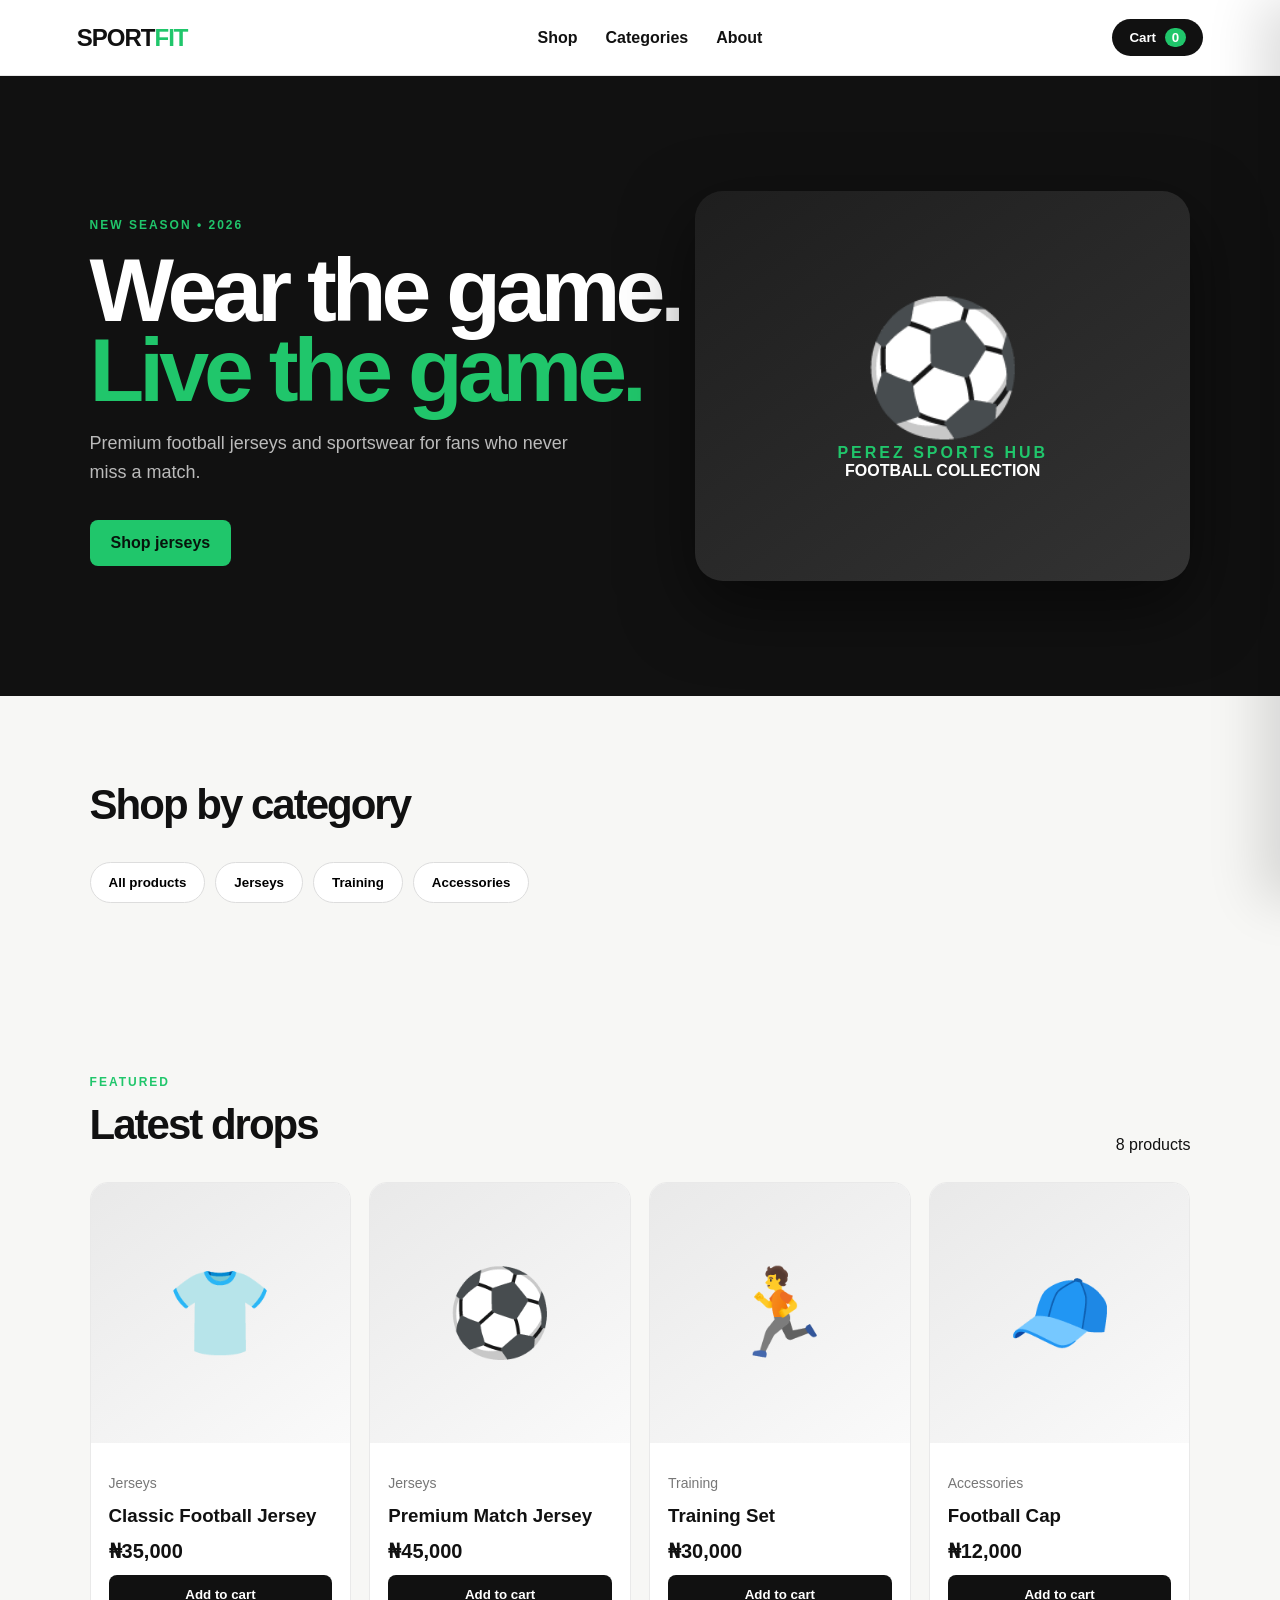
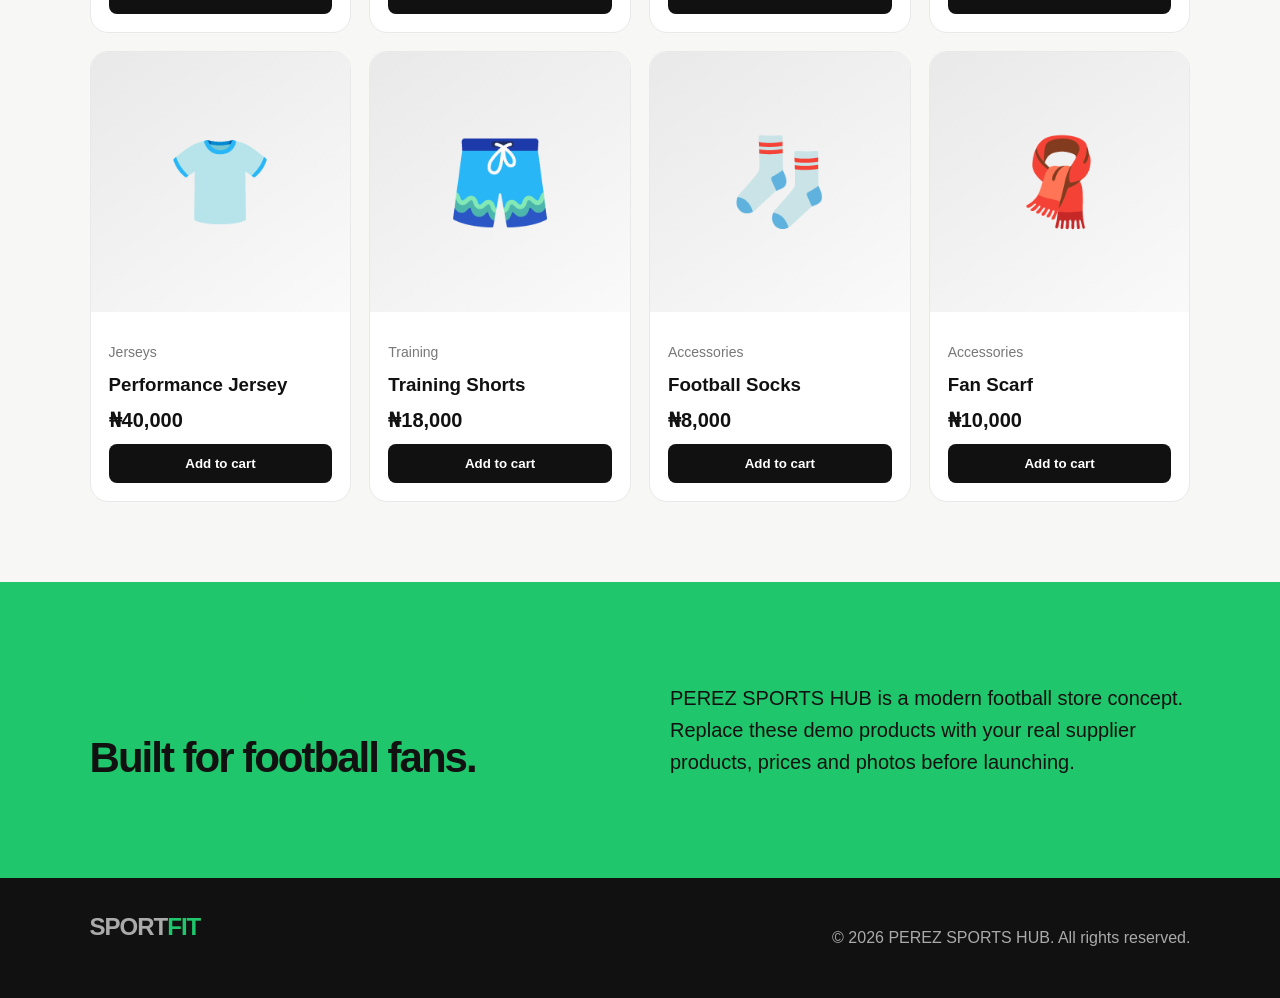
==== index.html @ cbbd8c78 "Add files via upload" ====
<!DOCTYPE html>
<html lang="en">
<head>
  <meta charset="UTF-8">
  <meta name="viewport" content="width=device-width, initial-scale=1.0">
  <title>PEREZ SPORTS HUB | Football Jerseys & Sportswear</title>
  <meta name="description" content="PEREZ SPORTS HUB — football jerseys, sportswear and football essentials.">
  <link rel="stylesheet" href="style.css">
</head>
<body>
  <header class="header">
    <a class="logo" href="#">SPORT<span>FIT</span></a>
    <nav>
      <a href="#shop">Shop</a>
      <a href="#categories">Categories</a>
      <a href="#about">About</a>
    </nav>
    <button class="cart-btn" onclick="toggleCart()">Cart <span id="cart-count">0</span></button>
  </header>

  <main>
    <section class="hero">
      <div>
        <p class="eyebrow">NEW SEASON • 2026</p>
        <h1>Wear the game.<br><span>Live the game.</span></h1>
        <p class="hero-text">Premium football jerseys and sportswear for fans who never miss a match.</p>
        <a class="primary-btn" href="#shop">Shop jerseys</a>
      </div>
      <div class="hero-card">
        <div class="jersey-shape">⚽</div>
        <p>PEREZ SPORTS HUB</p>
        <strong>FOOTBALL COLLECTION</strong>
      </div>
    </section>

    <section id="categories" class="section">
      <div class="section-head"><h2>Shop by category</h2></div>
      <div class="categories">
        <button onclick="filterProducts('All')">All products</button>
        <button onclick="filterProducts('Jerseys')">Jerseys</button>
        <button onclick="filterProducts('Training')">Training</button>
        <button onclick="filterProducts('Accessories')">Accessories</button>
      </div>
    </section>

    <section id="shop" class="section">
      <div class="section-head">
        <div><p class="eyebrow">FEATURED</p><h2>Latest drops</h2></div>
        <span id="product-count"></span>
      </div>
      <div id="products" class="products"></div>
    </section>

    <section id="about" class="about">
      <div>
        <p class="eyebrow">WHY PEREZ SPORTS HUB?</p>
        <h2>Built for football fans.</h2>
      </div>
      <p>PEREZ SPORTS HUB is a modern football store concept. Replace these demo products with your real supplier products, prices and photos before launching.</p>
    </section>
  </main>

  <aside id="cart" class="cart">
    <div class="cart-head"><h2>Your cart</h2><button onclick="toggleCart()">×</button></div>
    <div id="cart-items"></div>
    <div class="cart-footer">
      <div class="total"><span>Total</span><strong id="cart-total">₦0</strong></div>
      <button class="primary-btn checkout" onclick="checkout()">Order via WhatsApp</button>
    </div>
  </aside>
  <div id="overlay" class="overlay" onclick="toggleCart()"></div>

  <footer><div class="logo">SPORT<span>FIT</span></div><p>© 2026 PEREZ SPORTS HUB. All rights reserved.</p></footer>
  <script src="script.js"></script>
</body>
</html>
---- style.css ----
*{box-sizing:border-box}html{scroll-behavior:smooth}body{margin:0;font-family:Arial,Helvetica,sans-serif;background:#f7f7f5;color:#111}a{text-decoration:none;color:inherit}.header{height:76px;padding:0 6%;display:flex;align-items:center;justify-content:space-between;background:#fff;border-bottom:1px solid #e8e8e8;position:sticky;top:0;z-index:10}.logo{font-size:24px;font-weight:900;letter-spacing:-1px}.logo span{color:#20c66b}.header nav{display:flex;gap:28px;font-weight:700}.cart-btn{border:0;background:#111;color:#fff;padding:11px 17px;border-radius:999px;font-weight:700;cursor:pointer}.cart-btn span{background:#20c66b;padding:2px 7px;border-radius:20px;margin-left:5px}.hero{min-height:620px;padding:80px 7%;display:grid;grid-template-columns:1.1fr .9fr;align-items:center;background:#111;color:#fff}.eyebrow{font-size:12px;letter-spacing:2px;font-weight:800;color:#20c66b}.hero h1{font-size:clamp(50px,7vw,92px);line-height:.9;letter-spacing:-5px;margin:18px 0}.hero h1 span{color:#20c66b}.hero-text{max-width:520px;color:#bbb;font-size:18px;line-height:1.6}.primary-btn{display:inline-block;border:0;background:#20c66b;color:#07140c;padding:14px 21px;border-radius:8px;font-weight:900;cursor:pointer;margin-top:16px}.hero-card{height:390px;border-radius:28px;background:linear-gradient(145deg,#1e1e1e,#333);display:flex;align-items:center;justify-content:center;flex-direction:column;box-shadow:0 25px 70px #0008}.jersey-shape{font-size:130px}.hero-card p{margin:0;color:#20c66b;font-weight:900;letter-spacing:3px}.section{padding:80px 7%}.section-head{display:flex;align-items:end;justify-content:space-between;margin-bottom:28px}.section-head h2,.about h2{font-size:42px;letter-spacing:-2px;margin:5px 0}.categories{display:flex;gap:10px;flex-wrap:wrap}.categories button{padding:12px 18px;border:1px solid #ddd;background:#fff;border-radius:999px;cursor:pointer;font-weight:700}.products{display:grid;grid-template-columns:repeat(4,1fr);gap:18px}.product{background:#fff;border-radius:18px;overflow:hidden;border:1px solid #e9e9e9}.product-img{height:260px;background:linear-gradient(145deg,#e9e9e9,#fafafa);display:flex;align-items:center;justify-content:center;font-size:85px}.product-info{padding:18px}.product-info h3{margin:0 0 7px}.muted{color:#777;font-size:14px}.price{font-size:20px;font-weight:900;margin:12px 0}.add{width:100%;padding:12px;border:0;background:#111;color:#fff;border-radius:8px;font-weight:800;cursor:pointer}.about{padding:80px 7%;display:grid;grid-template-columns:1fr 1fr;gap:60px;background:#20c66b}.about p{font-size:20px;line-height:1.6}footer{padding:35px 7%;display:flex;justify-content:space-between;background:#111;color:#aaa}.cart{position:fixed;right:-430px;top:0;width:min(430px,100%);height:100vh;background:#fff;z-index:30;padding:25px;transition:.3s;display:flex;flex-direction:column;box-shadow:-20px 0 50px #0002}.cart.open{right:0}.cart-head{display:flex;justify-content:space-between;align-items:center}.cart-head button{font-size:28px;border:0;background:none;cursor:pointer}.cart-items{overflow:auto}.cart-row{display:flex;gap:12px;padding:15px 0;border-bottom:1px solid #eee}.cart-row .mini{width:60px;height:60px;background:#eee;border-radius:10px;display:grid;place-items:center;font-size:25px}.cart-row strong{display:block}.remove{border:0;background:none;color:#d33;cursor:pointer;padding:0}.cart-footer{margin-top:auto}.total{display:flex;justify-content:space-between;font-size:20px;margin:20px 0}.checkout{width:100%;text-align:center}.overlay{position:fixed;inset:0;background:#0008;z-index:20;display:none}.overlay.show{display:block}@media(max-width:850px){.hero{grid-template-columns:1fr;padding-top:55px}.hero-card{margin-top:35px}.products{grid-template-columns:repeat(2,1fr)}.about{grid-template-columns:1fr}.header nav{display:none}}@media(max-width:500px){.products{grid-template-columns:1fr}.section{padding:55px 5%}.hero{padding:55px 5%}.hero h1{letter-spacing:-3px}.product-img{height:220px}}
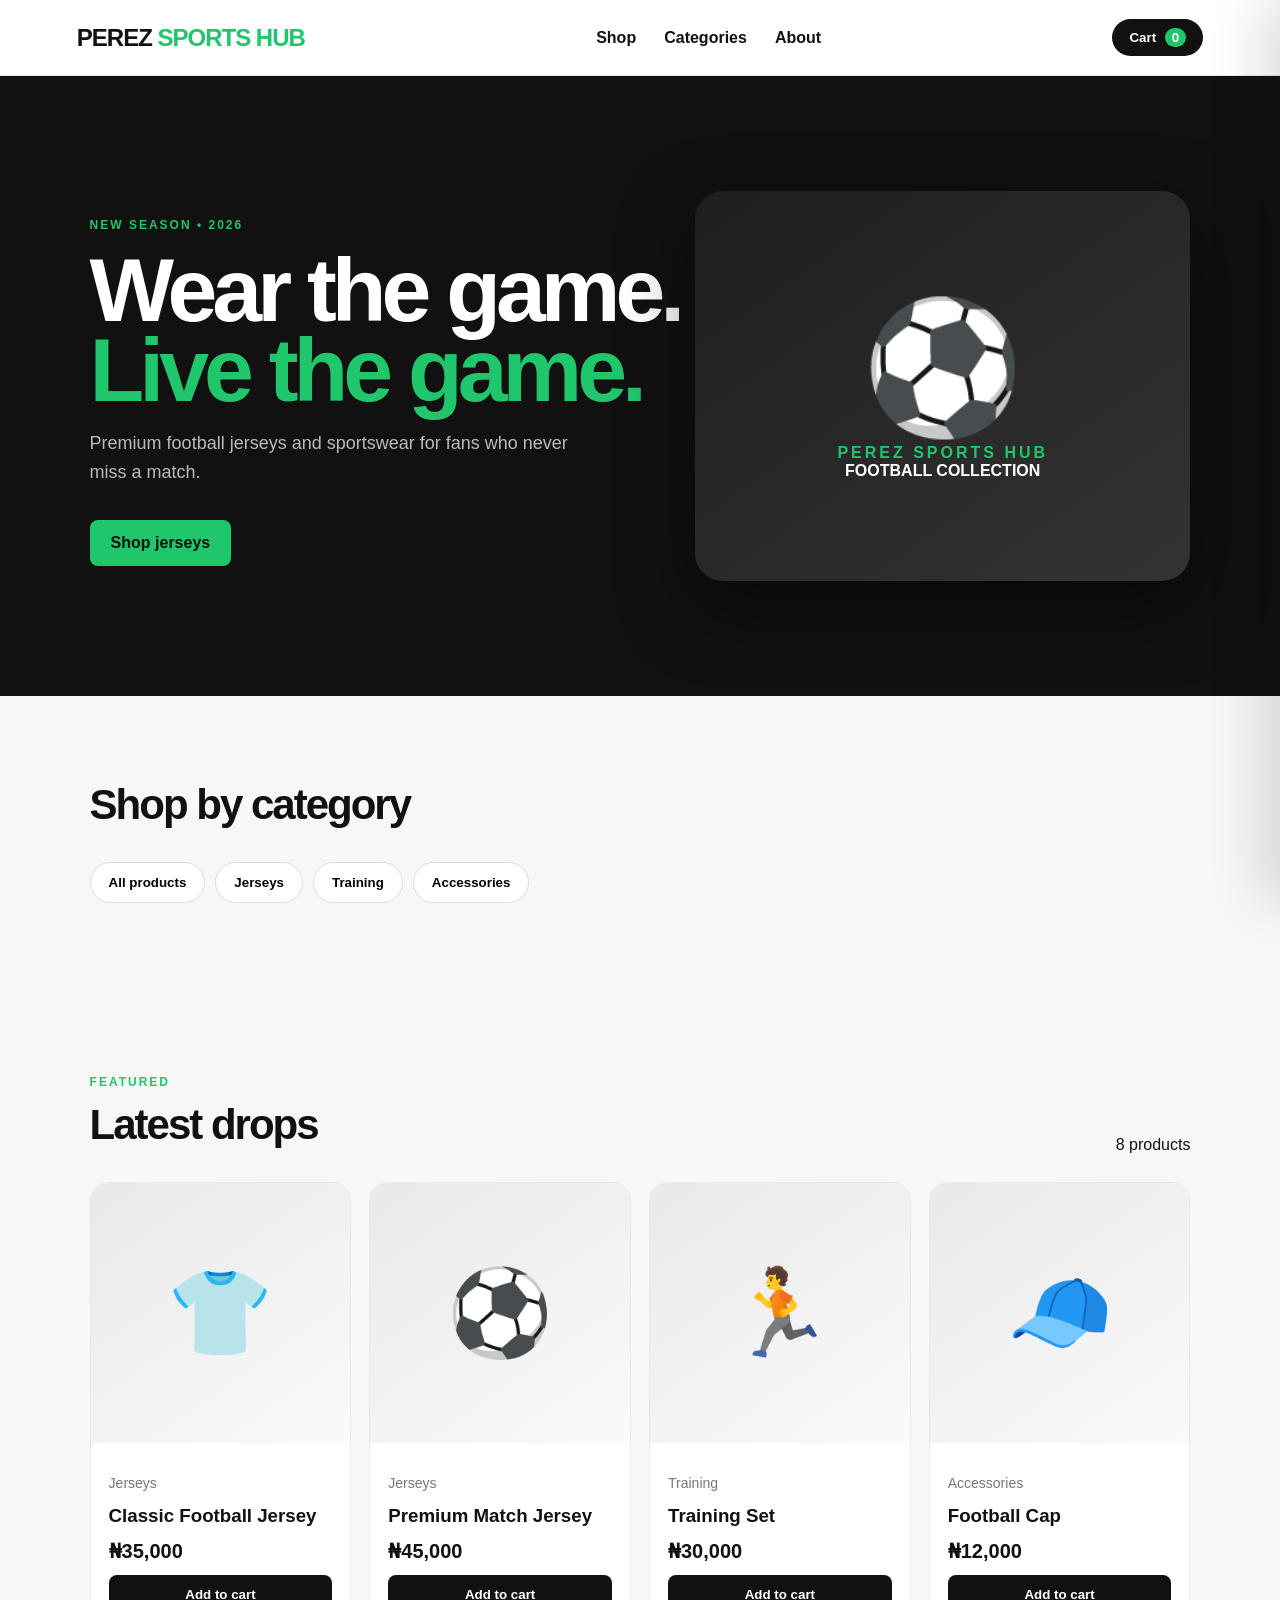
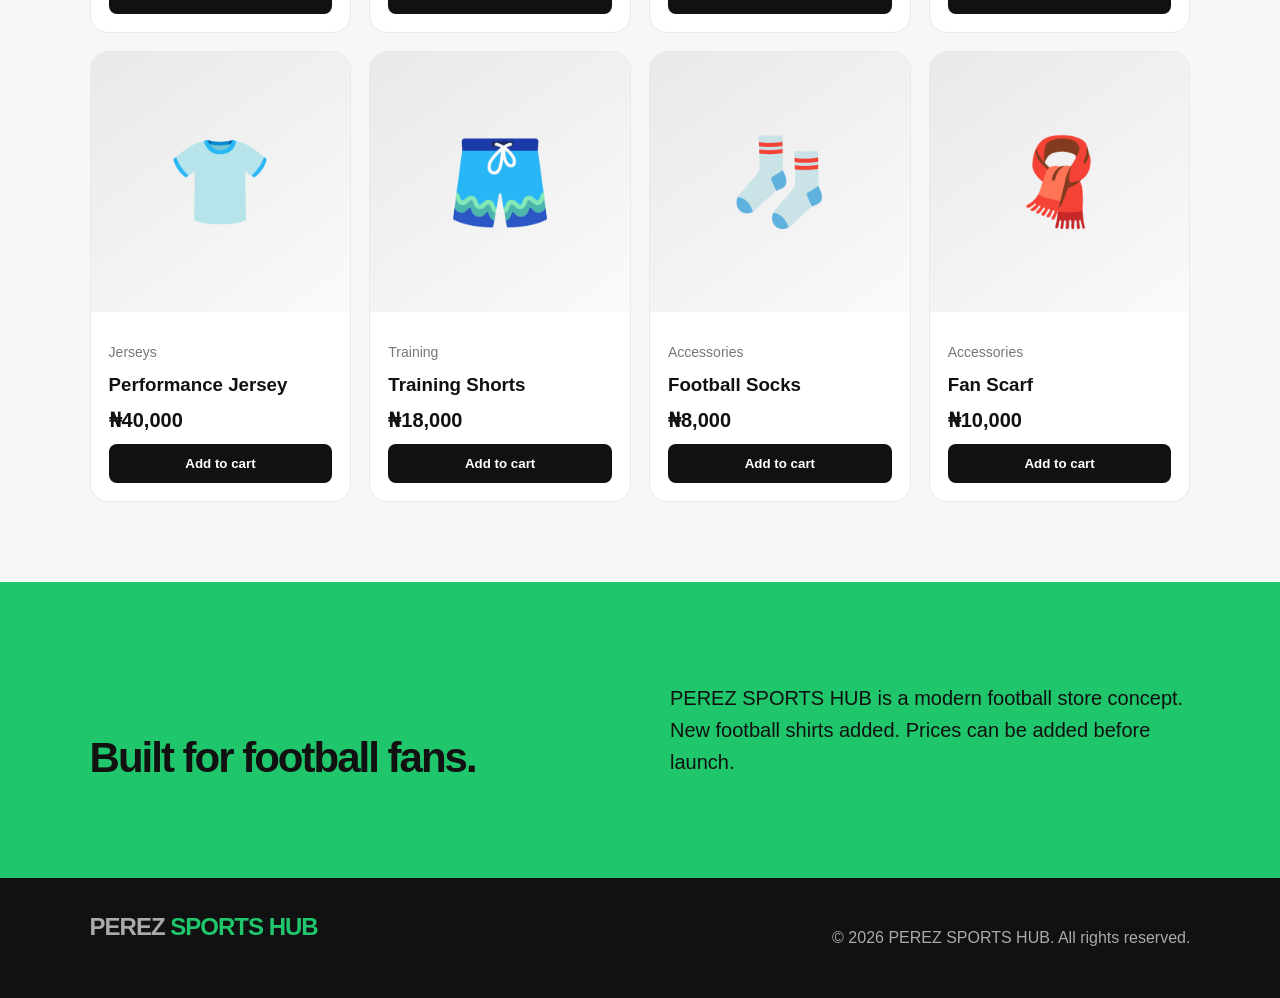
==== commit 16cf58ef: "Update index.html" ====
--- a/index.html
+++ b/index.html
@@ -9,7 +9,7 @@
 </head>
 <body>
   <header class="header">
-    <a class="logo" href="#">SPORT<span>FIT</span></a>
+    <a class="logo" href="#">PEREZ <span>SPORTS HUB</span></a>
     <nav>
       <a href="#shop">Shop</a>
       <a href="#categories">Categories</a>
@@ -56,7 +56,7 @@
         <p class="eyebrow">WHY PEREZ SPORTS HUB?</p>
         <h2>Built for football fans.</h2>
       </div>
-      <p>PEREZ SPORTS HUB is a modern football store concept. Replace these demo products with your real supplier products, prices and photos before launching.</p>
+      <p>PEREZ SPORTS HUB is a modern football store concept. New football shirts added. Prices can be added before launch.</p>
     </section>
   </main>
 
@@ -70,7 +70,7 @@
   </aside>
   <div id="overlay" class="overlay" onclick="toggleCart()"></div>
 
-  <footer><div class="logo">SPORT<span>FIT</span></div><p>© 2026 PEREZ SPORTS HUB. All rights reserved.</p></footer>
+  <footer><div class="logo">PEREZ <span>SPORTS HUB</span></div><p>© 2026 PEREZ SPORTS HUB. All rights reserved.</p></footer>
   <script src="script.js"></script>
 </body>
 </html>
